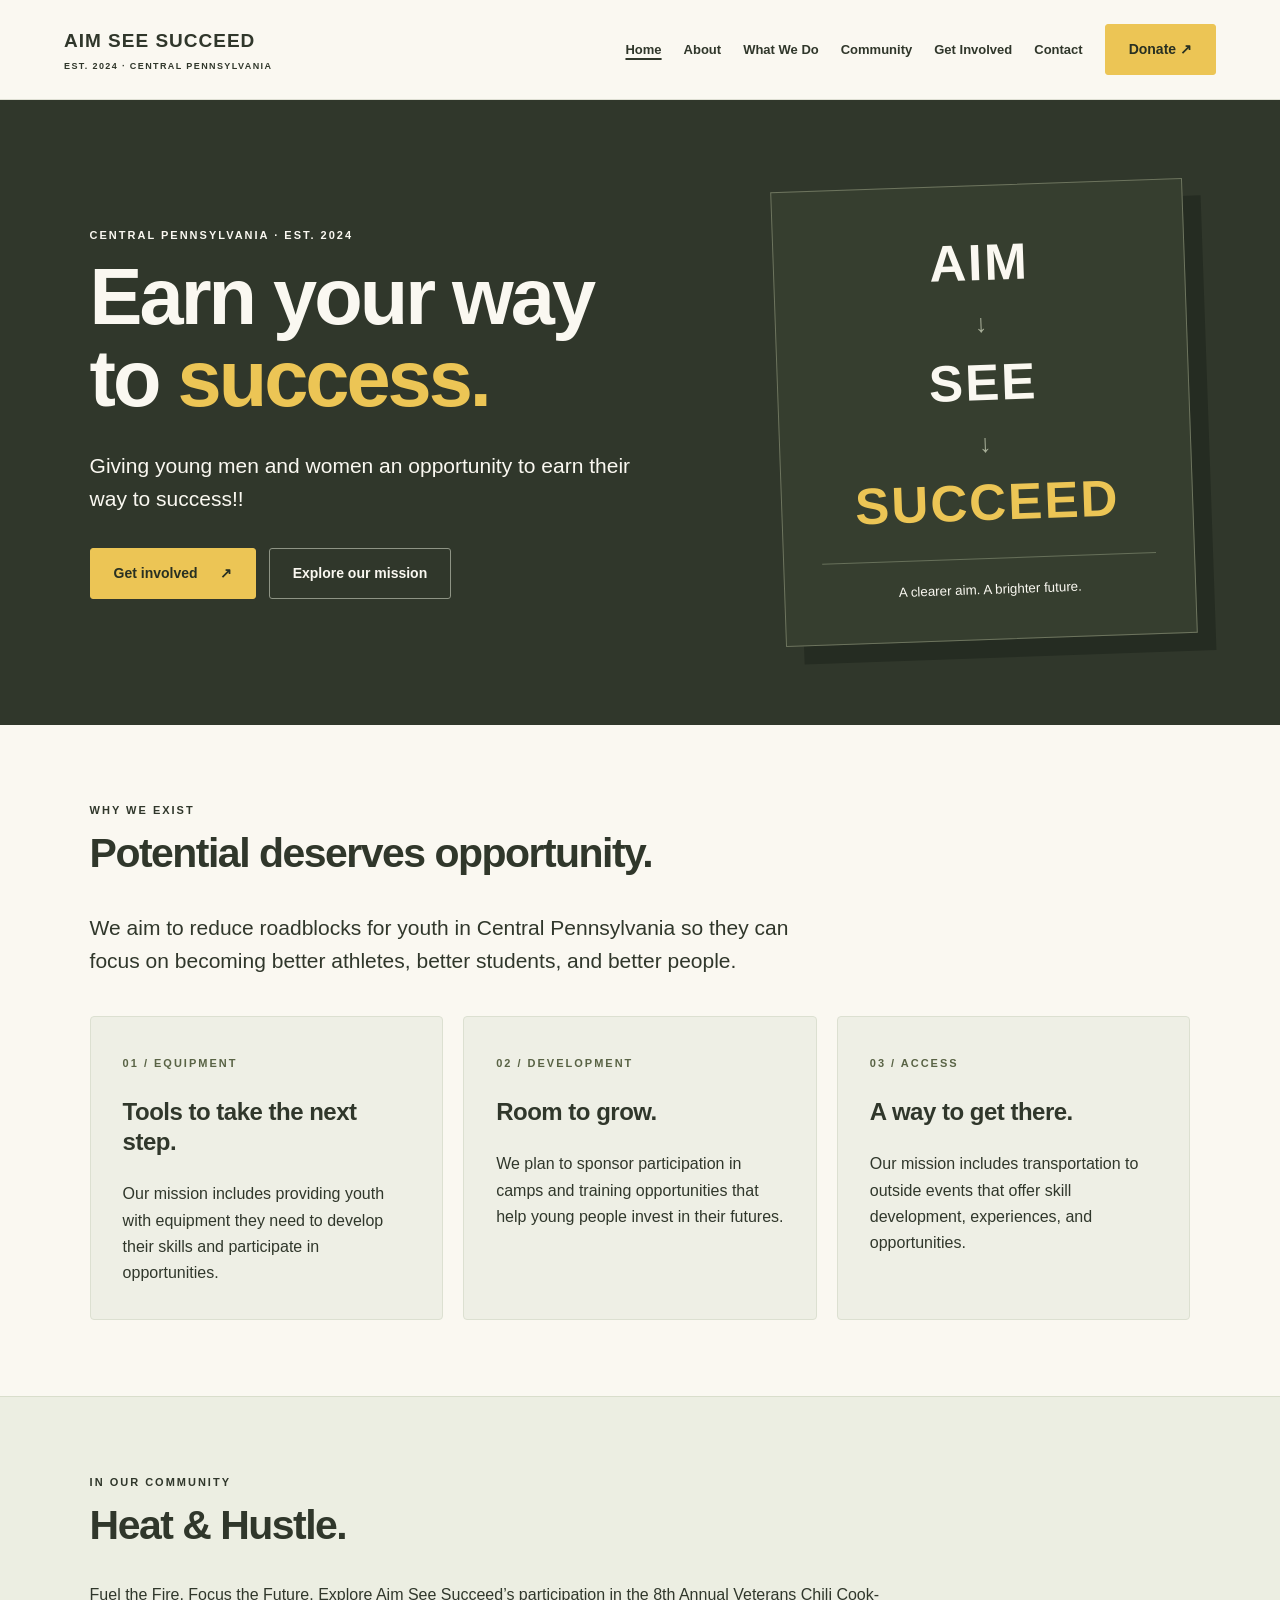
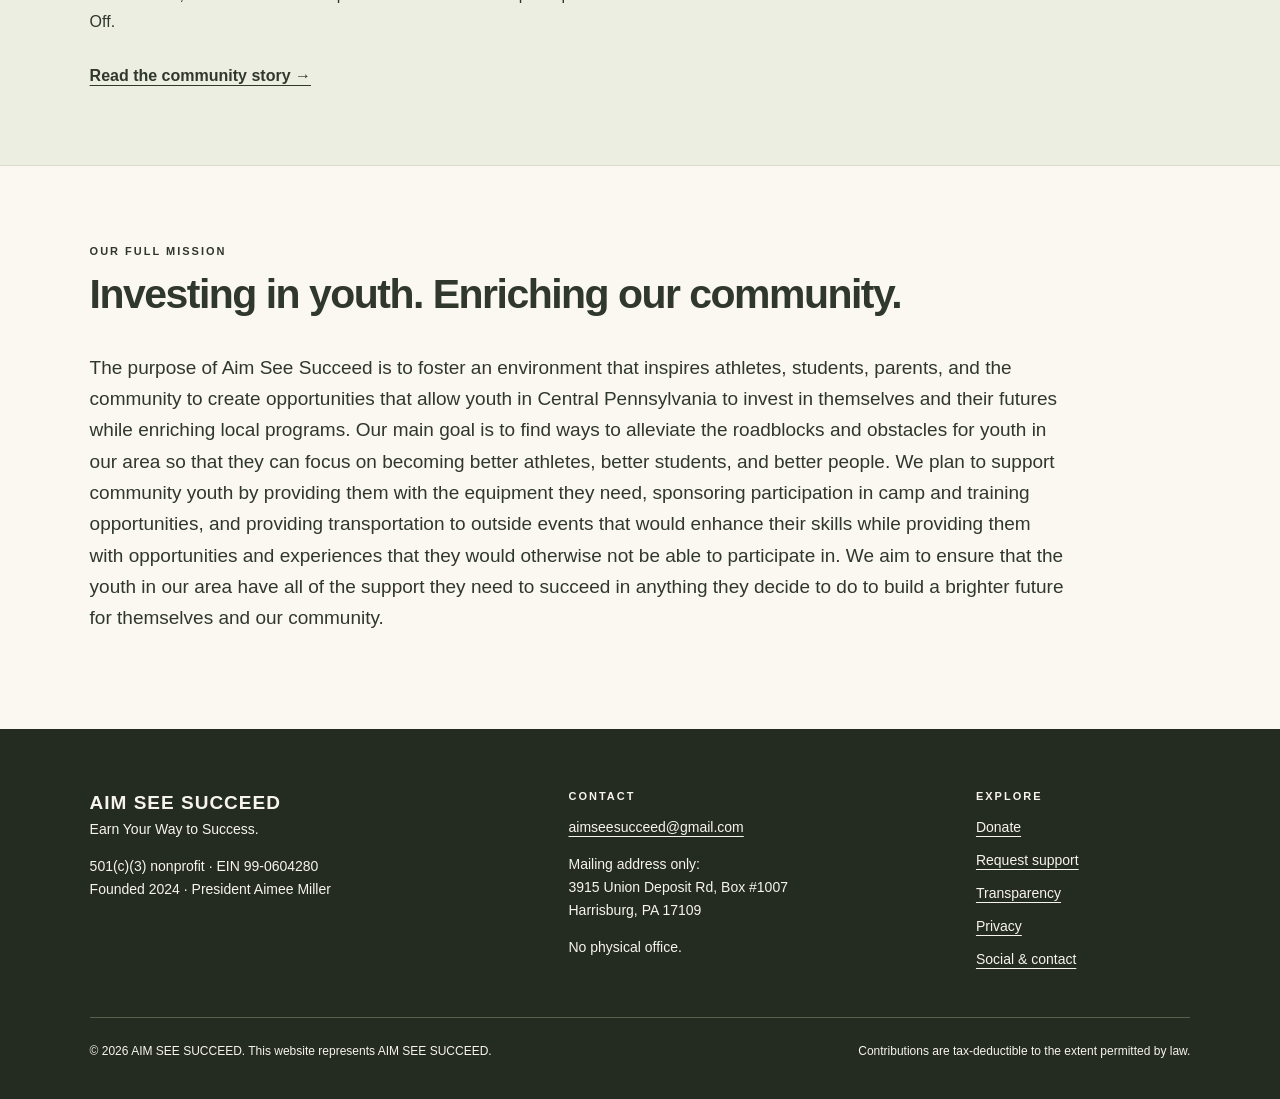
==== index.html @ ef0a0779 "Publish AIM SEE SUCCEED nonprofit website" ====
<!doctype html><html lang="en"><head><meta charset="utf-8"><meta name="viewport" content="width=device-width,initial-scale=1"><title>Home | AIM SEE SUCCEED</title><meta name="description" content="Opportunity begins with a clear aim. AIM SEE SUCCEED is a 501(c)(3) nonprofit supporting youth opportunity in Central Pennsylvania."><meta name="theme-color" content="#30372b"><link rel="stylesheet" href="styles.css"><script src="script.js" defer></script></head><body><a class="skip" href="#main">Skip to content</a><header><div class="header-inner"><a class="wordmark" href="index.html" aria-label="Aim See Succeed home">AIM SEE SUCCEED<small>EST. 2024 · CENTRAL PENNSYLVANIA</small></a><button class="menu-toggle" aria-expanded="false" aria-controls="navigation">Menu</button><nav id="navigation" aria-label="Main navigation"><a href="index.html" aria-current="page">Home</a><a href="about.html">About</a><a href="programs.html">What We Do</a><a href="community.html">Community</a><a href="get-involved.html">Get Involved</a><a href="contact.html">Contact</a><a class="button" href="donate.html">Donate ↗</a></nav></div></header><main id="main"><section class="hero"><div><p class="eyebrow">CENTRAL PENNSYLVANIA · EST. 2024</p><h1>Earn your way<br>to <em>success.</em></h1><p class="lead">Giving young men and women an opportunity to earn their way to success!!</p><div class="actions"><a class="button" href="get-involved.html">Get involved <span aria-hidden="true">↗</span></a><a class="button secondary" href="programs.html">Explore our mission</a></div></div><aside class="brand-panel" aria-label="Our brand concept"><p>AIM</p><span aria-hidden="true">↓</span><p>SEE</p><span aria-hidden="true">↓</span><p class="gold">SUCCEED</p><small>A clearer aim. A brighter future.</small></aside></section><section><p class="eyebrow">WHY WE EXIST</p><h2>Potential deserves opportunity.</h2><p class="lead">We aim to reduce roadblocks for youth in Central Pennsylvania so they can focus on becoming better athletes, better students, and better people.</p><div class="grid"><article class="card"><span class="number">01 / EQUIPMENT</span><h3>Tools to take the next step.</h3><p>Our mission includes providing youth with equipment they need to develop their skills and participate in opportunities.</p></article><article class="card"><span class="number">02 / DEVELOPMENT</span><h3>Room to grow.</h3><p>We plan to sponsor participation in camps and training opportunities that help young people invest in their futures.</p></article><article class="card"><span class="number">03 / ACCESS</span><h3>A way to get there.</h3><p>Our mission includes transportation to outside events that offer skill development, experiences, and opportunities.</p></article></div></section><section class="band"><p class="eyebrow">IN OUR COMMUNITY</p><h2>Heat &amp; Hustle.</h2><p>Fuel the Fire, Focus the Future. Explore Aim See Succeed’s participation in the 8th Annual Veterans Chili Cook-Off.</p><a class="text-link" href="community.html">Read the community story →</a></section><section><p class="eyebrow">OUR FULL MISSION</p><h2>Investing in youth. Enriching our community.</h2><p class="mission">The purpose of Aim See Succeed is to foster an environment that inspires athletes, students, parents, and the community to create opportunities that allow youth in Central Pennsylvania to invest in themselves and their futures while enriching local programs. Our main goal is to find ways to alleviate the roadblocks and obstacles for youth in our area so that they can focus on becoming better athletes, better students, and better people. We plan to support community youth by providing them with the equipment they need, sponsoring participation in camp and training opportunities, and providing transportation to outside events that would enhance their skills while providing them with opportunities and experiences that they would otherwise not be able to participate in. We aim to ensure that the youth in our area have all of the support they need to succeed in anything they decide to do to build a brighter future for themselves and our community.</p></section></main><footer><div class="footer-grid"><div><a class="wordmark" href="index.html">AIM SEE SUCCEED</a><p>Earn Your Way to Success.</p><p>501(c)(3) nonprofit · EIN 99-0604280<br>Founded 2024 · President Aimee Miller</p></div><div><p class="eyebrow">CONTACT</p><p><a href="mailto:aimseesucceed@gmail.com">aimseesucceed@gmail.com</a></p><p>Mailing address only:<br>3915 Union Deposit Rd, Box #1007<br>Harrisburg, PA 17109</p><p>No physical office.</p></div><div><p class="eyebrow">EXPLORE</p><a href="donate.html">Donate</a><a href="get-involved.html">Request support</a><a href="transparency.html">Transparency</a><a href="privacy.html">Privacy</a><a href="contact.html">Social & contact</a></div></div><div class="footer-bottom"><p>© 2026 AIM SEE SUCCEED. This website represents AIM SEE SUCCEED.</p><p>Contributions are tax-deductible to the extent permitted by law.</p></div></footer></body></html>
---- styles.css ----
*{box-sizing:border-box}html{scroll-behavior:smooth}body{margin:0;background:#faf8f1;color:#30372b;font-family:Arial,Helvetica,sans-serif;line-height:1.65}a{color:inherit;text-underline-offset:4px}a:hover{color:#766013}a:focus-visible,button:focus-visible{outline:3px solid #ad7f0a;outline-offset:5px}header{background:#faf8f1;border-bottom:1px solid #dedfd3}.header-inner{max-width:1320px;margin:auto;padding:24px 5%;display:flex;align-items:center;justify-content:space-between;gap:20px}.wordmark{font-size:19px;font-weight:900;letter-spacing:1px;text-decoration:none;white-space:nowrap}.wordmark small{display:block;font-size:9px;letter-spacing:1.4px;margin-top:3px}nav{display:flex;align-items:center;gap:22px;font-size:13px;font-weight:700}nav a{text-decoration:none}nav a[aria-current]{text-decoration:underline;text-decoration-thickness:2px}.button{display:inline-flex;align-items:center;justify-content:center;gap:22px;background:#ecc555;color:#283022;padding:13px 23px;border:1px solid #ecc555;border-radius:3px;text-decoration:none;font-size:14px;font-weight:700}.button:hover{background:#f5d878;color:#283022}.secondary{background:transparent;border-color:#8e9485;color:inherit}.menu-toggle{display:none;background:transparent;border:1px solid #30372b;padding:10px 16px;font:inherit}main>section{max-width:1320px;margin:auto;padding:76px 7%}h1,h2,h3,p{margin-top:0}h1{font-size:clamp(44px,6vw,84px);line-height:1.04;letter-spacing:-3px;max-width:950px;margin-bottom:28px}h2{font-size:clamp(30px,3.2vw,46px);line-height:1.13;letter-spacing:-1.5px;max-width:850px}h3{font-size:24px;line-height:1.25;letter-spacing:-.5px}p{max-width:800px}em{font-style:normal;color:#ecc555}.eyebrow,.number{font-size:11px;font-weight:700;letter-spacing:2px}.lead{font-size:21px;line-height:1.6;max-width:730px}.hero{max-width:none;background:#30372b;color:#faf8f1;display:grid;grid-template-columns:1.5fr 1fr;gap:70px;padding:85px max(7%,calc((100% - 1135px)/2));align-items:center}.hero h1{font-size:clamp(52px,6.2vw,92px)}.hero .lead{max-width:570px}.actions{display:flex;flex-wrap:wrap;gap:13px;margin-top:32px}.brand-panel{border:1px solid #6d745e;background:#363e2f;padding:38px;text-align:center;transform:rotate(-2deg);box-shadow:18px 18px 0 #252c22}.brand-panel p{font-size:clamp(34px,4vw,60px);font-weight:900;line-height:1.15;letter-spacing:2px;margin:10px 0}.brand-panel span{color:#a7ae98;font-size:25px}.brand-panel small{display:block;border-top:1px solid #67705a;padding-top:20px;margin-top:25px}.gold{color:#ecc555}.grid{display:grid;grid-template-columns:repeat(3,minmax(0,1fr));gap:20px;margin-top:38px}.two{grid-template-columns:repeat(2,minmax(0,1fr))}.card{background:#eeefe5;border:1px solid #dce0d1;border-radius:4px;padding:32px}.card h3{margin-top:22px}.card p:last-child{margin-bottom:0}.number{color:#596345}.band{background:#eceee2;border-top:1px solid #d9decc;border-bottom:1px solid #d9decc}.text-link{font-weight:700;display:inline-block;margin-top:12px}.mission{font-size:19px;max-width:980px}.page-intro{padding-top:70px;padding-bottom:55px;border-bottom:1px solid #d9decc}.page-intro h1{font-size:clamp(43px,5vw,68px)}.note{font-size:14px;margin-top:25px;color:#56604d}.award{margin-top:34px;padding:28px 32px;border-left:5px solid #c39b30;background:#eeefe5}.award h3{font-size:32px;margin:8px 0}address{font-style:normal;font-size:19px}dl{display:grid;grid-template-columns:180px 1fr;gap:16px;max-width:850px}dt{font-weight:700}dd{margin:0}.social{display:flex;flex-wrap:wrap;gap:30px;font-weight:700}footer{background:#242b21;color:#f7f5eb;padding:58px 7% 25px}.footer-grid{max-width:1135px;margin:auto;display:grid;grid-template-columns:1.2fr 1fr .6fr;gap:50px;font-size:14px}.footer-grid>div:last-child a{display:block;margin:10px 0}.footer-bottom{max-width:1135px;margin:36px auto 0;border-top:1px solid #56604d;padding-top:24px;font-size:12px;display:flex;justify-content:space-between;gap:30px}footer a:hover{color:#ecc555}.skip{position:absolute;top:-100px;left:10px;background:#ecc555;padding:12px;z-index:100}.skip:focus{top:10px}@media(max-width:1100px){.header-inner{flex-wrap:wrap}nav{gap:18px;width:100%;justify-content:space-between}.hero{gap:35px}.card{padding:24px}}@media(max-width:700px){.header-inner{padding:20px 6%}.wordmark{font-size:16px}.wordmark small{font-size:8px}.menu-toggle{display:block}nav{display:none;flex-direction:column;align-items:stretch;gap:0}nav.open{display:flex}nav a{padding:12px 4px}nav .button{margin-top:10px}.hero{grid-template-columns:1fr;padding:54px 7%;gap:42px}.hero h1{letter-spacing:-2px}.brand-panel{max-width:420px;transform:none;box-shadow:10px 10px 0 #252c22}.brand-panel p{font-size:40px}.grid,.two,.footer-grid{grid-template-columns:1fr}.grid{margin-top:28px}main>section{padding:50px 7%}.lead{font-size:19px}.mission{font-size:17px}.footer-grid{gap:26px}.footer-bottom{display:block}dl{grid-template-columns:1fr;gap:6px}dd{margin-bottom:18px}.page-intro h1{letter-spacing:-1.5px}.actions .button{width:100%}}@media(prefers-reduced-motion:reduce){html{scroll-behavior:auto}}
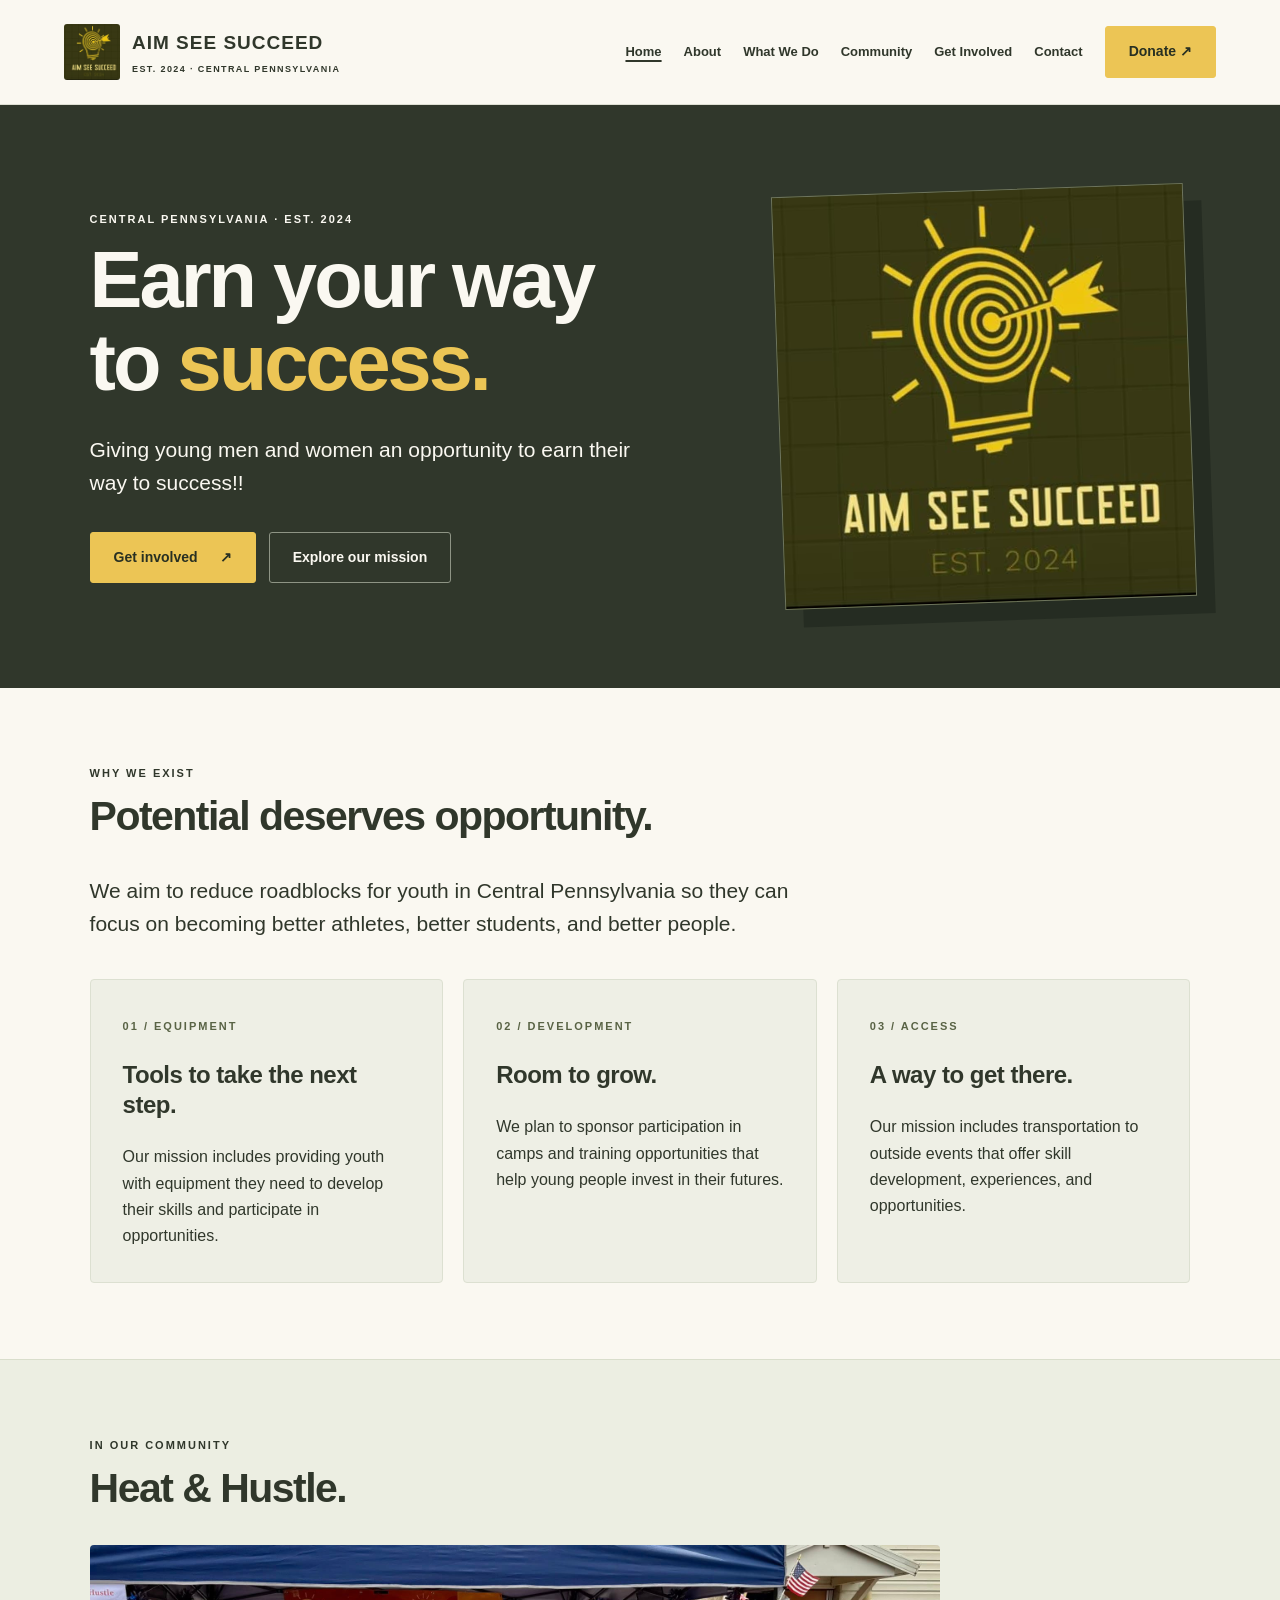
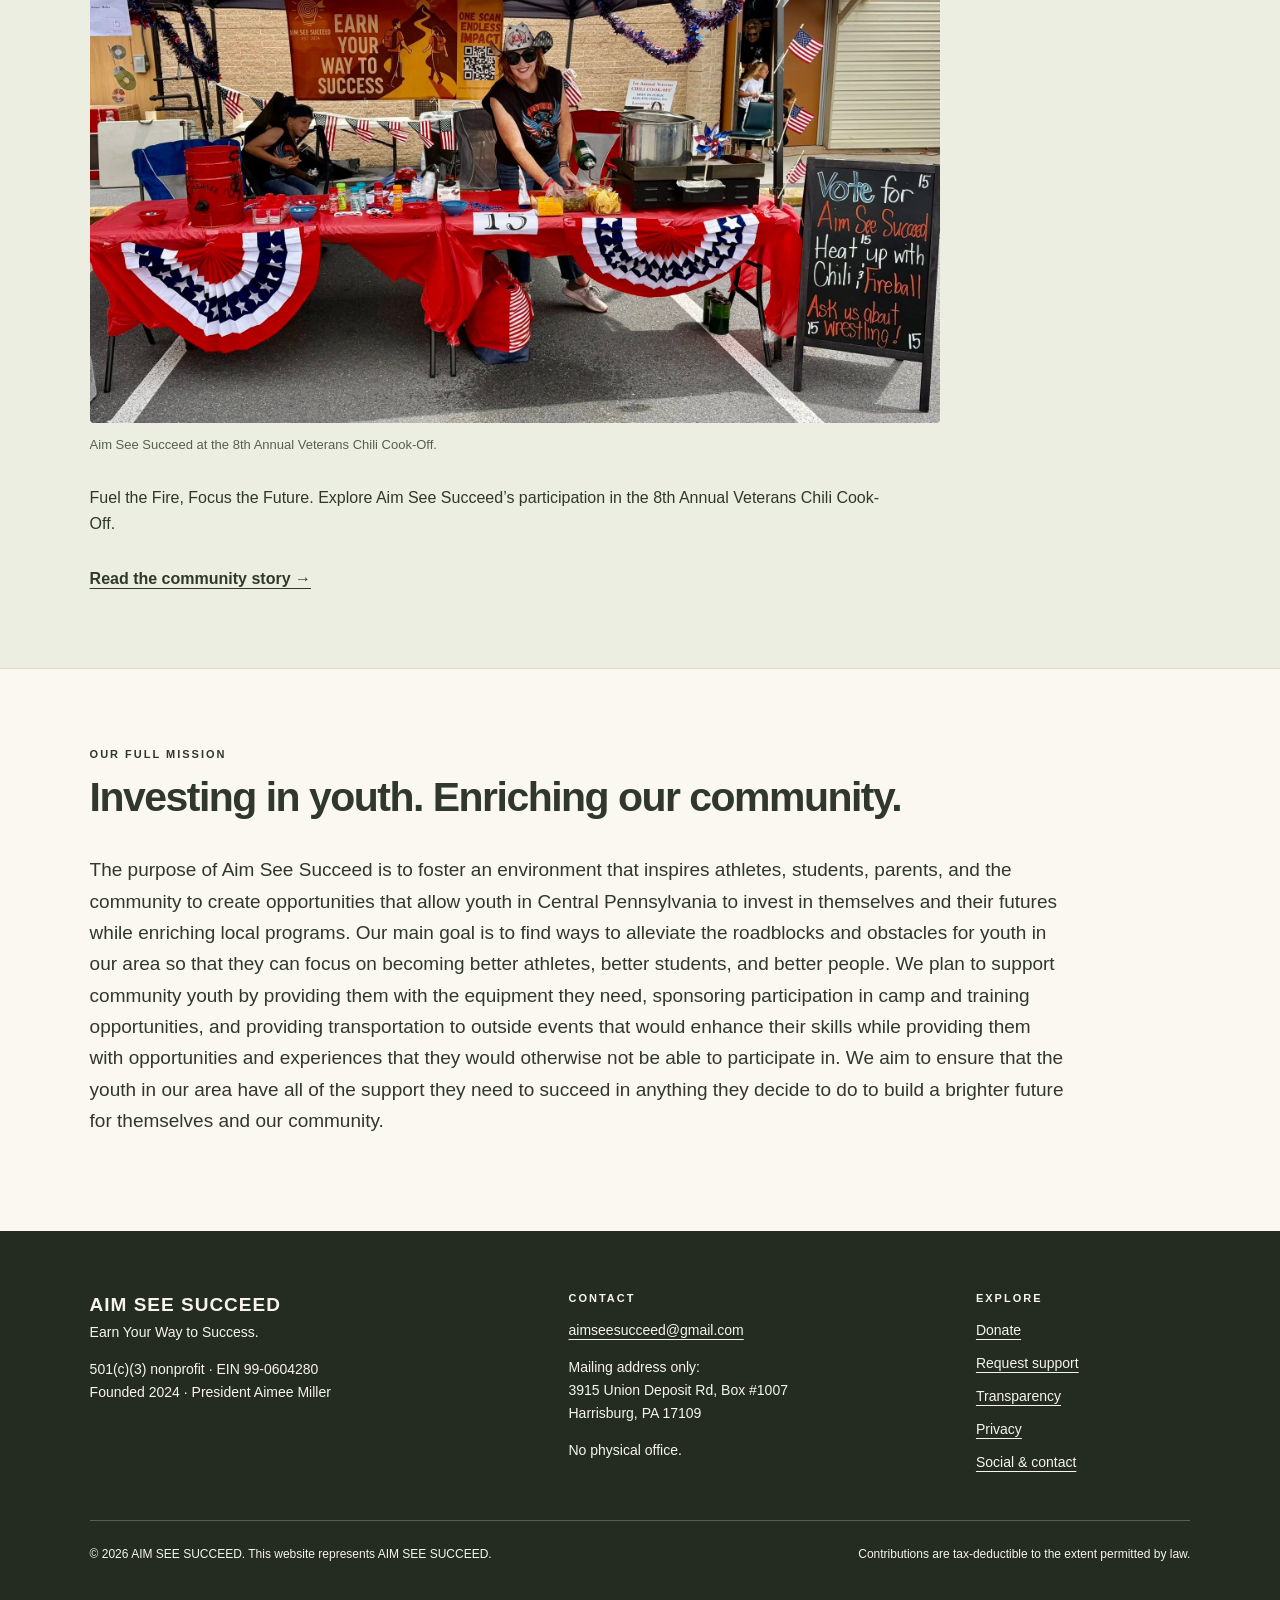
==== commit 7e57ad89: "Add original AIM SEE SUCCEED logo and Veterans Chili Cook-Off photos" ====
--- a/index.html
+++ b/index.html
@@ -1 +1 @@
-<!doctype html><html lang="en"><head><meta charset="utf-8"><meta name="viewport" content="width=device-width,initial-scale=1"><title>Home | AIM SEE SUCCEED</title><meta name="description" content="Opportunity begins with a clear aim. AIM SEE SUCCEED is a 501(c)(3) nonprofit supporting youth opportunity in Central Pennsylvania."><meta name="theme-color" content="#30372b"><link rel="stylesheet" href="styles.css"><script src="script.js" defer></script></head><body><a class="skip" href="#main">Skip to content</a><header><div class="header-inner"><a class="wordmark" href="index.html" aria-label="Aim See Succeed home">AIM SEE SUCCEED<small>EST. 2024 · CENTRAL PENNSYLVANIA</small></a><button class="menu-toggle" aria-expanded="false" aria-controls="navigation">Menu</button><nav id="navigation" aria-label="Main navigation"><a href="index.html" aria-current="page">Home</a><a href="about.html">About</a><a href="programs.html">What We Do</a><a href="community.html">Community</a><a href="get-involved.html">Get Involved</a><a href="contact.html">Contact</a><a class="button" href="donate.html">Donate ↗</a></nav></div></header><main id="main"><section class="hero"><div><p class="eyebrow">CENTRAL PENNSYLVANIA · EST. 2024</p><h1>Earn your way<br>to <em>success.</em></h1><p class="lead">Giving young men and women an opportunity to earn their way to success!!</p><div class="actions"><a class="button" href="get-involved.html">Get involved <span aria-hidden="true">↗</span></a><a class="button secondary" href="programs.html">Explore our mission</a></div></div><aside class="brand-panel" aria-label="Our brand concept"><p>AIM</p><span aria-hidden="true">↓</span><p>SEE</p><span aria-hidden="true">↓</span><p class="gold">SUCCEED</p><small>A clearer aim. A brighter future.</small></aside></section><section><p class="eyebrow">WHY WE EXIST</p><h2>Potential deserves opportunity.</h2><p class="lead">We aim to reduce roadblocks for youth in Central Pennsylvania so they can focus on becoming better athletes, better students, and better people.</p><div class="grid"><article class="card"><span class="number">01 / EQUIPMENT</span><h3>Tools to take the next step.</h3><p>Our mission includes providing youth with equipment they need to develop their skills and participate in opportunities.</p></article><article class="card"><span class="number">02 / DEVELOPMENT</span><h3>Room to grow.</h3><p>We plan to sponsor participation in camps and training opportunities that help young people invest in their futures.</p></article><article class="card"><span class="number">03 / ACCESS</span><h3>A way to get there.</h3><p>Our mission includes transportation to outside events that offer skill development, experiences, and opportunities.</p></article></div></section><section class="band"><p class="eyebrow">IN OUR COMMUNITY</p><h2>Heat &amp; Hustle.</h2><p>Fuel the Fire, Focus the Future. Explore Aim See Succeed’s participation in the 8th Annual Veterans Chili Cook-Off.</p><a class="text-link" href="community.html">Read the community story →</a></section><section><p class="eyebrow">OUR FULL MISSION</p><h2>Investing in youth. Enriching our community.</h2><p class="mission">The purpose of Aim See Succeed is to foster an environment that inspires athletes, students, parents, and the community to create opportunities that allow youth in Central Pennsylvania to invest in themselves and their futures while enriching local programs. Our main goal is to find ways to alleviate the roadblocks and obstacles for youth in our area so that they can focus on becoming better athletes, better students, and better people. We plan to support community youth by providing them with the equipment they need, sponsoring participation in camp and training opportunities, and providing transportation to outside events that would enhance their skills while providing them with opportunities and experiences that they would otherwise not be able to participate in. We aim to ensure that the youth in our area have all of the support they need to succeed in anything they decide to do to build a brighter future for themselves and our community.</p></section></main><footer><div class="footer-grid"><div><a class="wordmark" href="index.html">AIM SEE SUCCEED</a><p>Earn Your Way to Success.</p><p>501(c)(3) nonprofit · EIN 99-0604280<br>Founded 2024 · President Aimee Miller</p></div><div><p class="eyebrow">CONTACT</p><p><a href="mailto:aimseesucceed@gmail.com">aimseesucceed@gmail.com</a></p><p>Mailing address only:<br>3915 Union Deposit Rd, Box #1007<br>Harrisburg, PA 17109</p><p>No physical office.</p></div><div><p class="eyebrow">EXPLORE</p><a href="donate.html">Donate</a><a href="get-involved.html">Request support</a><a href="transparency.html">Transparency</a><a href="privacy.html">Privacy</a><a href="contact.html">Social & contact</a></div></div><div class="footer-bottom"><p>© 2026 AIM SEE SUCCEED. This website represents AIM SEE SUCCEED.</p><p>Contributions are tax-deductible to the extent permitted by law.</p></div></footer></body></html>+<!doctype html><html lang="en"><head><meta charset="utf-8"><meta name="viewport" content="width=device-width,initial-scale=1"><title>Home | AIM SEE SUCCEED</title><meta name="description" content="Opportunity begins with a clear aim. AIM SEE SUCCEED is a 501(c)(3) nonprofit supporting youth opportunity in Central Pennsylvania."><meta name="theme-color" content="#30372b"><link rel="icon" href="logo.png" type="image/png"><link rel="stylesheet" href="styles.css"><script src="script.js" defer></script></head><body><a class="skip" href="#main">Skip to content</a><header><div class="header-inner"><a class="wordmark" href="index.html" aria-label="Aim See Succeed home"><img class="header-logo" src="logo.png" width="479" height="479" alt=""><span>AIM SEE SUCCEED<small>EST. 2024 · CENTRAL PENNSYLVANIA</small></span></a><button class="menu-toggle" aria-expanded="false" aria-controls="navigation">Menu</button><nav id="navigation" aria-label="Main navigation"><a href="index.html" aria-current="page">Home</a><a href="about.html">About</a><a href="programs.html">What We Do</a><a href="community.html">Community</a><a href="get-involved.html">Get Involved</a><a href="contact.html">Contact</a><a class="button" href="donate.html">Donate ↗</a></nav></div></header><main id="main"><section class="hero"><div><p class="eyebrow">CENTRAL PENNSYLVANIA · EST. 2024</p><h1>Earn your way<br>to <em>success.</em></h1><p class="lead">Giving young men and women an opportunity to earn their way to success!!</p><div class="actions"><a class="button" href="get-involved.html">Get involved <span aria-hidden="true">↗</span></a><a class="button secondary" href="programs.html">Explore our mission</a></div></div><aside class="brand-panel logo-panel"><img src="logo.png" width="479" height="479" alt="Aim See Succeed: gold target and arrow inside a lightbulb, established 2024"></aside></section><section><p class="eyebrow">WHY WE EXIST</p><h2>Potential deserves opportunity.</h2><p class="lead">We aim to reduce roadblocks for youth in Central Pennsylvania so they can focus on becoming better athletes, better students, and better people.</p><div class="grid"><article class="card"><span class="number">01 / EQUIPMENT</span><h3>Tools to take the next step.</h3><p>Our mission includes providing youth with equipment they need to develop their skills and participate in opportunities.</p></article><article class="card"><span class="number">02 / DEVELOPMENT</span><h3>Room to grow.</h3><p>We plan to sponsor participation in camps and training opportunities that help young people invest in their futures.</p></article><article class="card"><span class="number">03 / ACCESS</span><h3>A way to get there.</h3><p>Our mission includes transportation to outside events that offer skill development, experiences, and opportunities.</p></article></div></section><section class="band"><p class="eyebrow">IN OUR COMMUNITY</p><h2>Heat &amp; Hustle.</h2><figure class="feature-photo"><img src="cookoff-booth.jpg" width="2048" height="1152" loading="lazy" alt="Aim See Succeed’s decorated Chili Cook-Off booth with the Earn Your Way to Success banner"><figcaption>Aim See Succeed at the 8th Annual Veterans Chili Cook-Off.</figcaption></figure><p>Fuel the Fire, Focus the Future. Explore Aim See Succeed’s participation in the 8th Annual Veterans Chili Cook-Off.</p><a class="text-link" href="community.html">Read the community story →</a></section><section><p class="eyebrow">OUR FULL MISSION</p><h2>Investing in youth. Enriching our community.</h2><p class="mission">The purpose of Aim See Succeed is to foster an environment that inspires athletes, students, parents, and the community to create opportunities that allow youth in Central Pennsylvania to invest in themselves and their futures while enriching local programs. Our main goal is to find ways to alleviate the roadblocks and obstacles for youth in our area so that they can focus on becoming better athletes, better students, and better people. We plan to support community youth by providing them with the equipment they need, sponsoring participation in camp and training opportunities, and providing transportation to outside events that would enhance their skills while providing them with opportunities and experiences that they would otherwise not be able to participate in. We aim to ensure that the youth in our area have all of the support they need to succeed in anything they decide to do to build a brighter future for themselves and our community.</p></section></main><footer><div class="footer-grid"><div><a class="wordmark" href="index.html">AIM SEE SUCCEED</a><p>Earn Your Way to Success.</p><p>501(c)(3) nonprofit · EIN 99-0604280<br>Founded 2024 · President Aimee Miller</p></div><div><p class="eyebrow">CONTACT</p><p><a href="mailto:aimseesucceed@gmail.com">aimseesucceed@gmail.com</a></p><p>Mailing address only:<br>3915 Union Deposit Rd, Box #1007<br>Harrisburg, PA 17109</p><p>No physical office.</p></div><div><p class="eyebrow">EXPLORE</p><a href="donate.html">Donate</a><a href="get-involved.html">Request support</a><a href="transparency.html">Transparency</a><a href="privacy.html">Privacy</a><a href="contact.html">Social & contact</a></div></div><div class="footer-bottom"><p>© 2026 AIM SEE SUCCEED. This website represents AIM SEE SUCCEED.</p><p>Contributions are tax-deductible to the extent permitted by law.</p></div></footer></body></html>
--- a/styles.css
+++ b/styles.css
@@ -1 +1,2 @@
-*{box-sizing:border-box}html{scroll-behavior:smooth}body{margin:0;background:#faf8f1;color:#30372b;font-family:Arial,Helvetica,sans-serif;line-height:1.65}a{color:inherit;text-underline-offset:4px}a:hover{color:#766013}a:focus-visible,button:focus-visible{outline:3px solid #ad7f0a;outline-offset:5px}header{background:#faf8f1;border-bottom:1px solid #dedfd3}.header-inner{max-width:1320px;margin:auto;padding:24px 5%;display:flex;align-items:center;justify-content:space-between;gap:20px}.wordmark{font-size:19px;font-weight:900;letter-spacing:1px;text-decoration:none;white-space:nowrap}.wordmark small{display:block;font-size:9px;letter-spacing:1.4px;margin-top:3px}nav{display:flex;align-items:center;gap:22px;font-size:13px;font-weight:700}nav a{text-decoration:none}nav a[aria-current]{text-decoration:underline;text-decoration-thickness:2px}.button{display:inline-flex;align-items:center;justify-content:center;gap:22px;background:#ecc555;color:#283022;padding:13px 23px;border:1px solid #ecc555;border-radius:3px;text-decoration:none;font-size:14px;font-weight:700}.button:hover{background:#f5d878;color:#283022}.secondary{background:transparent;border-color:#8e9485;color:inherit}.menu-toggle{display:none;background:transparent;border:1px solid #30372b;padding:10px 16px;font:inherit}main>section{max-width:1320px;margin:auto;padding:76px 7%}h1,h2,h3,p{margin-top:0}h1{font-size:clamp(44px,6vw,84px);line-height:1.04;letter-spacing:-3px;max-width:950px;margin-bottom:28px}h2{font-size:clamp(30px,3.2vw,46px);line-height:1.13;letter-spacing:-1.5px;max-width:850px}h3{font-size:24px;line-height:1.25;letter-spacing:-.5px}p{max-width:800px}em{font-style:normal;color:#ecc555}.eyebrow,.number{font-size:11px;font-weight:700;letter-spacing:2px}.lead{font-size:21px;line-height:1.6;max-width:730px}.hero{max-width:none;background:#30372b;color:#faf8f1;display:grid;grid-template-columns:1.5fr 1fr;gap:70px;padding:85px max(7%,calc((100% - 1135px)/2));align-items:center}.hero h1{font-size:clamp(52px,6.2vw,92px)}.hero .lead{max-width:570px}.actions{display:flex;flex-wrap:wrap;gap:13px;margin-top:32px}.brand-panel{border:1px solid #6d745e;background:#363e2f;padding:38px;text-align:center;transform:rotate(-2deg);box-shadow:18px 18px 0 #252c22}.brand-panel p{font-size:clamp(34px,4vw,60px);font-weight:900;line-height:1.15;letter-spacing:2px;margin:10px 0}.brand-panel span{color:#a7ae98;font-size:25px}.brand-panel small{display:block;border-top:1px solid #67705a;padding-top:20px;margin-top:25px}.gold{color:#ecc555}.grid{display:grid;grid-template-columns:repeat(3,minmax(0,1fr));gap:20px;margin-top:38px}.two{grid-template-columns:repeat(2,minmax(0,1fr))}.card{background:#eeefe5;border:1px solid #dce0d1;border-radius:4px;padding:32px}.card h3{margin-top:22px}.card p:last-child{margin-bottom:0}.number{color:#596345}.band{background:#eceee2;border-top:1px solid #d9decc;border-bottom:1px solid #d9decc}.text-link{font-weight:700;display:inline-block;margin-top:12px}.mission{font-size:19px;max-width:980px}.page-intro{padding-top:70px;padding-bottom:55px;border-bottom:1px solid #d9decc}.page-intro h1{font-size:clamp(43px,5vw,68px)}.note{font-size:14px;margin-top:25px;color:#56604d}.award{margin-top:34px;padding:28px 32px;border-left:5px solid #c39b30;background:#eeefe5}.award h3{font-size:32px;margin:8px 0}address{font-style:normal;font-size:19px}dl{display:grid;grid-template-columns:180px 1fr;gap:16px;max-width:850px}dt{font-weight:700}dd{margin:0}.social{display:flex;flex-wrap:wrap;gap:30px;font-weight:700}footer{background:#242b21;color:#f7f5eb;padding:58px 7% 25px}.footer-grid{max-width:1135px;margin:auto;display:grid;grid-template-columns:1.2fr 1fr .6fr;gap:50px;font-size:14px}.footer-grid>div:last-child a{display:block;margin:10px 0}.footer-bottom{max-width:1135px;margin:36px auto 0;border-top:1px solid #56604d;padding-top:24px;font-size:12px;display:flex;justify-content:space-between;gap:30px}footer a:hover{color:#ecc555}.skip{position:absolute;top:-100px;left:10px;background:#ecc555;padding:12px;z-index:100}.skip:focus{top:10px}@media(max-width:1100px){.header-inner{flex-wrap:wrap}nav{gap:18px;width:100%;justify-content:space-between}.hero{gap:35px}.card{padding:24px}}@media(max-width:700px){.header-inner{padding:20px 6%}.wordmark{font-size:16px}.wordmark small{font-size:8px}.menu-toggle{display:block}nav{display:none;flex-direction:column;align-items:stretch;gap:0}nav.open{display:flex}nav a{padding:12px 4px}nav .button{margin-top:10px}.hero{grid-template-columns:1fr;padding:54px 7%;gap:42px}.hero h1{letter-spacing:-2px}.brand-panel{max-width:420px;transform:none;box-shadow:10px 10px 0 #252c22}.brand-panel p{font-size:40px}.grid,.two,.footer-grid{grid-template-columns:1fr}.grid{margin-top:28px}main>section{padding:50px 7%}.lead{font-size:19px}.mission{font-size:17px}.footer-grid{gap:26px}.footer-bottom{display:block}dl{grid-template-columns:1fr;gap:6px}dd{margin-bottom:18px}.page-intro h1{letter-spacing:-1.5px}.actions .button{width:100%}}@media(prefers-reduced-motion:reduce){html{scroll-behavior:auto}}+*{box-sizing:border-box}html{scroll-behavior:smooth}body{margin:0;background:#faf8f1;color:#30372b;font-family:Arial,Helvetica,sans-serif;line-height:1.65}a{color:inherit;text-underline-offset:4px}a:hover{color:#766013}a:focus-visible,button:focus-visible{outline:3px solid #ad7f0a;outline-offset:5px}header{background:#faf8f1;border-bottom:1px solid #dedfd3}.header-inner{max-width:1320px;margin:auto;padding:24px 5%;display:flex;align-items:center;justify-content:space-between;gap:20px}.wordmark{font-size:19px;font-weight:900;letter-spacing:1px;text-decoration:none;white-space:nowrap}.wordmark small{display:block;font-size:9px;letter-spacing:1.4px;margin-top:3px}nav{display:flex;align-items:center;gap:22px;font-size:13px;font-weight:700}nav a{text-decoration:none}nav a[aria-current]{text-decoration:underline;text-decoration-thickness:2px}.button{display:inline-flex;align-items:center;justify-content:center;gap:22px;background:#ecc555;color:#283022;padding:13px 23px;border:1px solid #ecc555;border-radius:3px;text-decoration:none;font-size:14px;font-weight:700}.button:hover{background:#f5d878;color:#283022}.secondary{background:transparent;border-color:#8e9485;color:inherit}.menu-toggle{display:none;background:transparent;border:1px solid #30372b;padding:10px 16px;font:inherit}main>section{max-width:1320px;margin:auto;padding:76px 7%}h1,h2,h3,p{margin-top:0}h1{font-size:clamp(44px,6vw,84px);line-height:1.04;letter-spacing:-3px;max-width:950px;margin-bottom:28px}h2{font-size:clamp(30px,3.2vw,46px);line-height:1.13;letter-spacing:-1.5px;max-width:850px}h3{font-size:24px;line-height:1.25;letter-spacing:-.5px}p{max-width:800px}em{font-style:normal;color:#ecc555}.eyebrow,.number{font-size:11px;font-weight:700;letter-spacing:2px}.lead{font-size:21px;line-height:1.6;max-width:730px}.hero{max-width:none;background:#30372b;color:#faf8f1;display:grid;grid-template-columns:1.5fr 1fr;gap:70px;padding:85px max(7%,calc((100% - 1135px)/2));align-items:center}.hero h1{font-size:clamp(52px,6.2vw,92px)}.hero .lead{max-width:570px}.actions{display:flex;flex-wrap:wrap;gap:13px;margin-top:32px}.brand-panel{border:1px solid #6d745e;background:#363e2f;padding:38px;text-align:center;transform:rotate(-2deg);box-shadow:18px 18px 0 #252c22}.brand-panel p{font-size:clamp(34px,4vw,60px);font-weight:900;line-height:1.15;letter-spacing:2px;margin:10px 0}.brand-panel span{color:#a7ae98;font-size:25px}.brand-panel small{display:block;border-top:1px solid #67705a;padding-top:20px;margin-top:25px}.gold{color:#ecc555}.grid{display:grid;grid-template-columns:repeat(3,minmax(0,1fr));gap:20px;margin-top:38px}.two{grid-template-columns:repeat(2,minmax(0,1fr))}.card{background:#eeefe5;border:1px solid #dce0d1;border-radius:4px;padding:32px}.card h3{margin-top:22px}.card p:last-child{margin-bottom:0}.number{color:#596345}.band{background:#eceee2;border-top:1px solid #d9decc;border-bottom:1px solid #d9decc}.text-link{font-weight:700;display:inline-block;margin-top:12px}.mission{font-size:19px;max-width:980px}.page-intro{padding-top:70px;padding-bottom:55px;border-bottom:1px solid #d9decc}.page-intro h1{font-size:clamp(43px,5vw,68px)}.note{font-size:14px;margin-top:25px;color:#56604d}.award{margin-top:34px;padding:28px 32px;border-left:5px solid #c39b30;background:#eeefe5}.award h3{font-size:32px;margin:8px 0}address{font-style:normal;font-size:19px}dl{display:grid;grid-template-columns:180px 1fr;gap:16px;max-width:850px}dt{font-weight:700}dd{margin:0}.social{display:flex;flex-wrap:wrap;gap:30px;font-weight:700}footer{background:#242b21;color:#f7f5eb;padding:58px 7% 25px}.footer-grid{max-width:1135px;margin:auto;display:grid;grid-template-columns:1.2fr 1fr .6fr;gap:50px;font-size:14px}.footer-grid>div:last-child a{display:block;margin:10px 0}.footer-bottom{max-width:1135px;margin:36px auto 0;border-top:1px solid #56604d;padding-top:24px;font-size:12px;display:flex;justify-content:space-between;gap:30px}footer a:hover{color:#ecc555}.skip{position:absolute;top:-100px;left:10px;background:#ecc555;padding:12px;z-index:100}.skip:focus{top:10px}@media(max-width:1100px){.header-inner{flex-wrap:wrap}nav{gap:18px;width:100%;justify-content:space-between}.hero{gap:35px}.card{padding:24px}}@media(max-width:700px){.header-inner{padding:20px 6%}.wordmark{font-size:16px}.wordmark small{font-size:8px}.menu-toggle{display:block}nav{display:none;flex-direction:column;align-items:stretch;gap:0}nav.open{display:flex}nav a{padding:12px 4px}nav .button{margin-top:10px}.hero{grid-template-columns:1fr;padding:54px 7%;gap:42px}.hero h1{letter-spacing:-2px}.brand-panel{max-width:420px;transform:none;box-shadow:10px 10px 0 #252c22}.brand-panel p{font-size:40px}.grid,.two,.footer-grid{grid-template-columns:1fr}.grid{margin-top:28px}main>section{padding:50px 7%}.lead{font-size:19px}.mission{font-size:17px}.footer-grid{gap:26px}.footer-bottom{display:block}dl{grid-template-columns:1fr;gap:6px}dd{margin-bottom:18px}.page-intro h1{letter-spacing:-1.5px}.actions .button{width:100%}}@media(prefers-reduced-motion:reduce){html{scroll-behavior:auto}}
+.header-inner>.wordmark{display:flex;align-items:center;gap:12px}.header-logo{width:56px;height:56px;object-fit:contain;border-radius:3px}.logo-panel{padding:0;overflow:hidden;background:#363b16}.logo-panel img{display:block;width:100%;height:auto}figure{margin:0}figure img{display:block;width:100%;height:auto;border-radius:4px}figcaption{font-size:13px;line-height:1.5;margin-top:12px;color:#56604d}.feature-photo{margin:30px 0;max-width:850px}.event-main{margin-top:38px}.photo-gallery{display:grid;grid-template-columns:1fr 1fr;align-items:start;gap:28px;margin-top:32px}.photo-gallery>div{display:grid;gap:28px}@media(max-width:700px){.header-logo{width:44px;height:44px}.header-inner>.wordmark{gap:9px}.header-inner>.wordmark span{font-size:14px}.header-inner>.wordmark small{font-size:7px;letter-spacing:1px}.photo-gallery{grid-template-columns:1fr}.logo-panel{padding:0}.logo-panel img{max-width:420px}.header-inner{gap:12px}.menu-toggle{padding:9px 12px}}
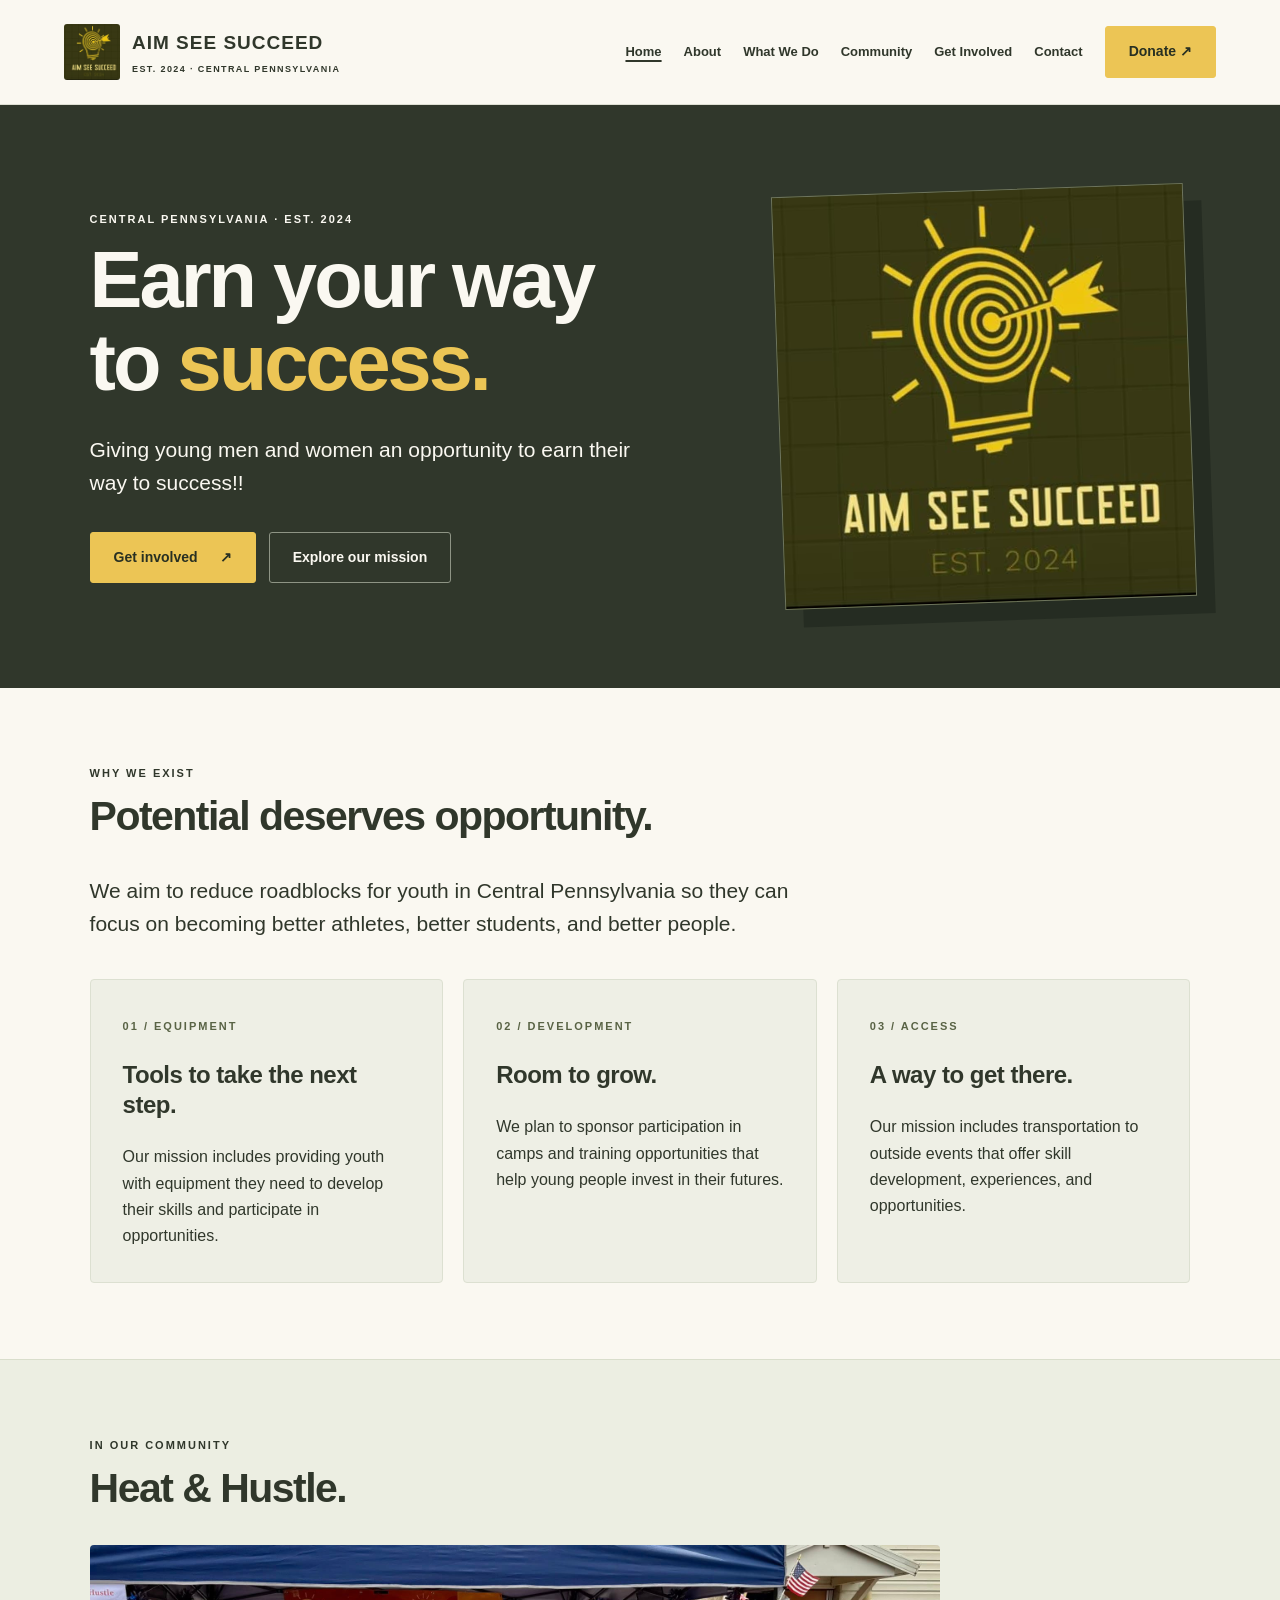
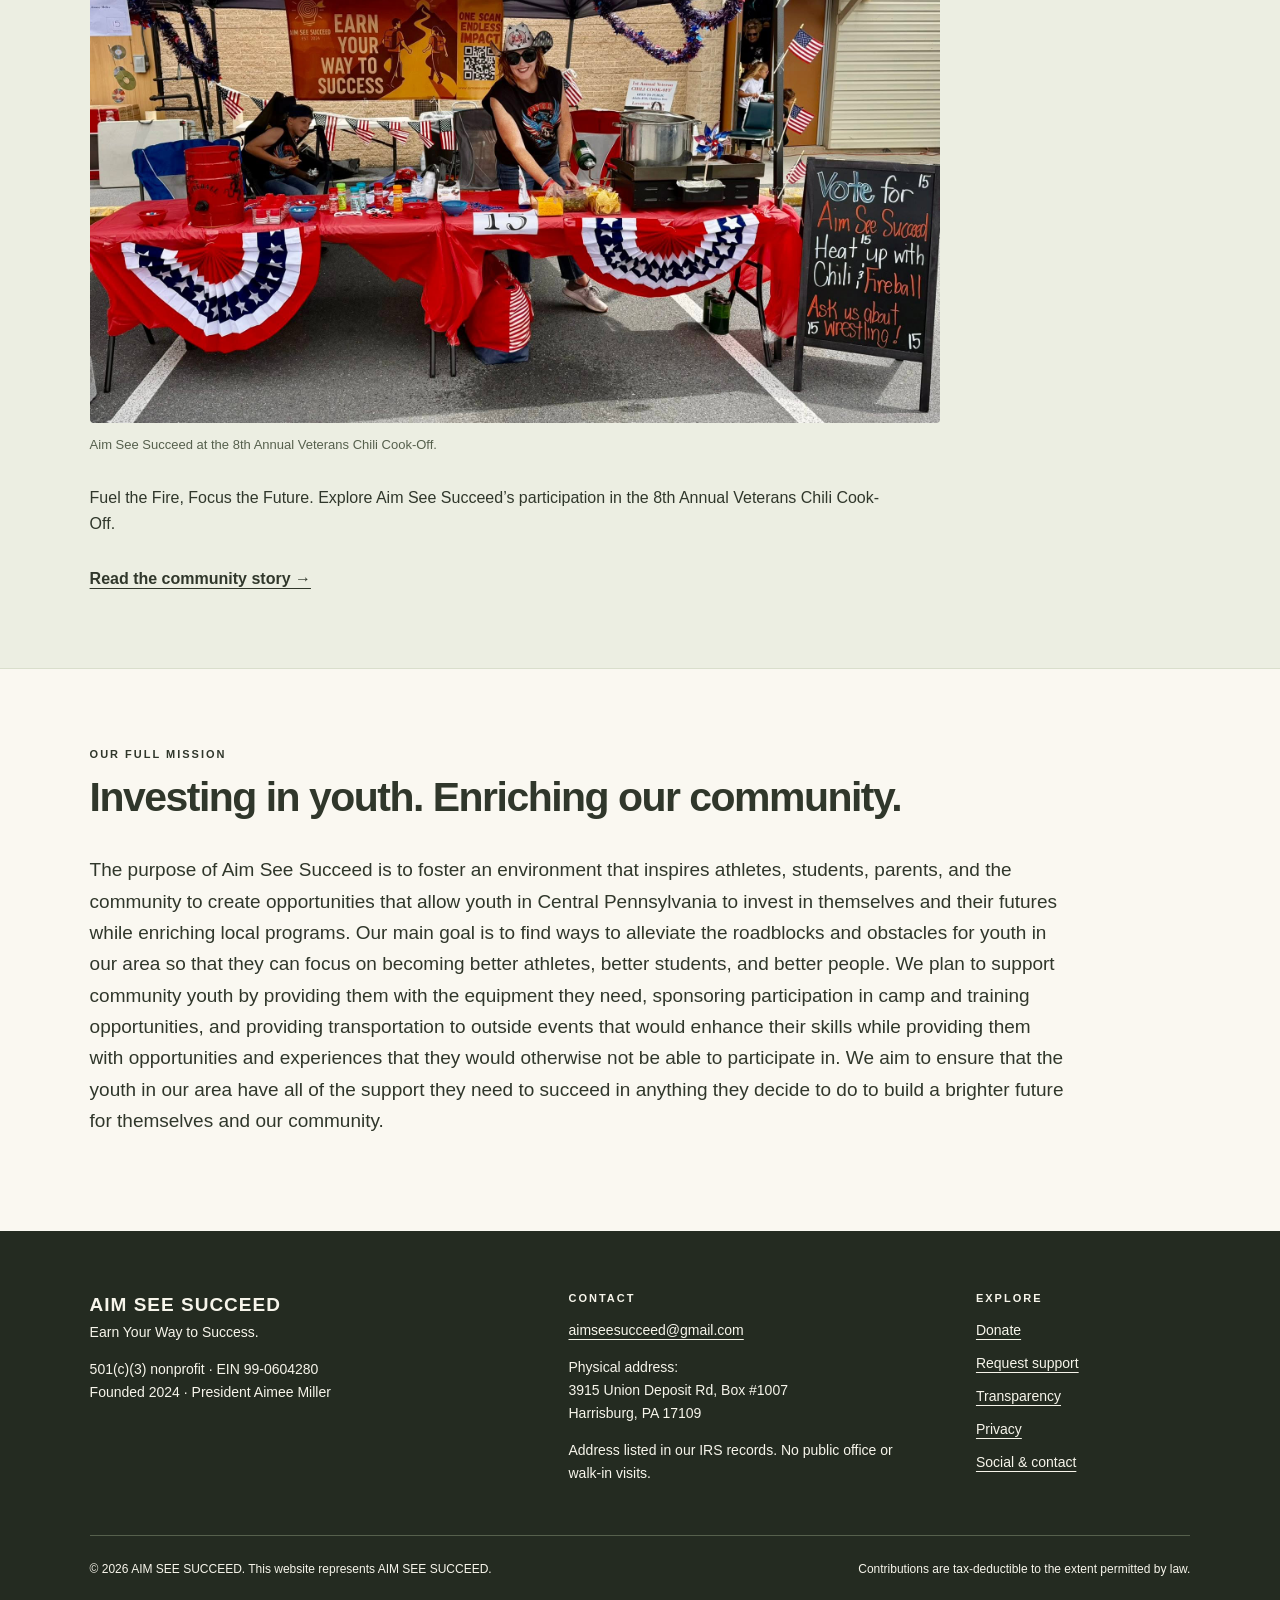
==== commit b7720329: "Label IRS-listed address as physical address across the website" ====
--- a/index.html
+++ b/index.html
@@ -1 +1 @@
-<!doctype html><html lang="en"><head><meta charset="utf-8"><meta name="viewport" content="width=device-width,initial-scale=1"><title>Home | AIM SEE SUCCEED</title><meta name="description" content="Opportunity begins with a clear aim. AIM SEE SUCCEED is a 501(c)(3) nonprofit supporting youth opportunity in Central Pennsylvania."><meta name="theme-color" content="#30372b"><link rel="icon" href="logo.png" type="image/png"><link rel="stylesheet" href="styles.css"><script src="script.js" defer></script></head><body><a class="skip" href="#main">Skip to content</a><header><div class="header-inner"><a class="wordmark" href="index.html" aria-label="Aim See Succeed home"><img class="header-logo" src="logo.png" width="479" height="479" alt=""><span>AIM SEE SUCCEED<small>EST. 2024 · CENTRAL PENNSYLVANIA</small></span></a><button class="menu-toggle" aria-expanded="false" aria-controls="navigation">Menu</button><nav id="navigation" aria-label="Main navigation"><a href="index.html" aria-current="page">Home</a><a href="about.html">About</a><a href="programs.html">What We Do</a><a href="community.html">Community</a><a href="get-involved.html">Get Involved</a><a href="contact.html">Contact</a><a class="button" href="donate.html">Donate ↗</a></nav></div></header><main id="main"><section class="hero"><div><p class="eyebrow">CENTRAL PENNSYLVANIA · EST. 2024</p><h1>Earn your way<br>to <em>success.</em></h1><p class="lead">Giving young men and women an opportunity to earn their way to success!!</p><div class="actions"><a class="button" href="get-involved.html">Get involved <span aria-hidden="true">↗</span></a><a class="button secondary" href="programs.html">Explore our mission</a></div></div><aside class="brand-panel logo-panel"><img src="logo.png" width="479" height="479" alt="Aim See Succeed: gold target and arrow inside a lightbulb, established 2024"></aside></section><section><p class="eyebrow">WHY WE EXIST</p><h2>Potential deserves opportunity.</h2><p class="lead">We aim to reduce roadblocks for youth in Central Pennsylvania so they can focus on becoming better athletes, better students, and better people.</p><div class="grid"><article class="card"><span class="number">01 / EQUIPMENT</span><h3>Tools to take the next step.</h3><p>Our mission includes providing youth with equipment they need to develop their skills and participate in opportunities.</p></article><article class="card"><span class="number">02 / DEVELOPMENT</span><h3>Room to grow.</h3><p>We plan to sponsor participation in camps and training opportunities that help young people invest in their futures.</p></article><article class="card"><span class="number">03 / ACCESS</span><h3>A way to get there.</h3><p>Our mission includes transportation to outside events that offer skill development, experiences, and opportunities.</p></article></div></section><section class="band"><p class="eyebrow">IN OUR COMMUNITY</p><h2>Heat &amp; Hustle.</h2><figure class="feature-photo"><img src="cookoff-booth.jpg" width="2048" height="1152" loading="lazy" alt="Aim See Succeed’s decorated Chili Cook-Off booth with the Earn Your Way to Success banner"><figcaption>Aim See Succeed at the 8th Annual Veterans Chili Cook-Off.</figcaption></figure><p>Fuel the Fire, Focus the Future. Explore Aim See Succeed’s participation in the 8th Annual Veterans Chili Cook-Off.</p><a class="text-link" href="community.html">Read the community story →</a></section><section><p class="eyebrow">OUR FULL MISSION</p><h2>Investing in youth. Enriching our community.</h2><p class="mission">The purpose of Aim See Succeed is to foster an environment that inspires athletes, students, parents, and the community to create opportunities that allow youth in Central Pennsylvania to invest in themselves and their futures while enriching local programs. Our main goal is to find ways to alleviate the roadblocks and obstacles for youth in our area so that they can focus on becoming better athletes, better students, and better people. We plan to support community youth by providing them with the equipment they need, sponsoring participation in camp and training opportunities, and providing transportation to outside events that would enhance their skills while providing them with opportunities and experiences that they would otherwise not be able to participate in. We aim to ensure that the youth in our area have all of the support they need to succeed in anything they decide to do to build a brighter future for themselves and our community.</p></section></main><footer><div class="footer-grid"><div><a class="wordmark" href="index.html">AIM SEE SUCCEED</a><p>Earn Your Way to Success.</p><p>501(c)(3) nonprofit · EIN 99-0604280<br>Founded 2024 · President Aimee Miller</p></div><div><p class="eyebrow">CONTACT</p><p><a href="mailto:aimseesucceed@gmail.com">aimseesucceed@gmail.com</a></p><p>Mailing address only:<br>3915 Union Deposit Rd, Box #1007<br>Harrisburg, PA 17109</p><p>No physical office.</p></div><div><p class="eyebrow">EXPLORE</p><a href="donate.html">Donate</a><a href="get-involved.html">Request support</a><a href="transparency.html">Transparency</a><a href="privacy.html">Privacy</a><a href="contact.html">Social & contact</a></div></div><div class="footer-bottom"><p>© 2026 AIM SEE SUCCEED. This website represents AIM SEE SUCCEED.</p><p>Contributions are tax-deductible to the extent permitted by law.</p></div></footer></body></html>+<!doctype html><html lang="en"><head><meta charset="utf-8"><meta name="viewport" content="width=device-width,initial-scale=1"><title>Home | AIM SEE SUCCEED</title><meta name="description" content="Opportunity begins with a clear aim. AIM SEE SUCCEED is a 501(c)(3) nonprofit supporting youth opportunity in Central Pennsylvania."><meta name="theme-color" content="#30372b"><link rel="icon" href="logo.png" type="image/png"><link rel="stylesheet" href="styles.css?v=20260930-images"><script src="script.js" defer></script></head><body><a class="skip" href="#main">Skip to content</a><header><div class="header-inner"><a class="wordmark" href="index.html" aria-label="Aim See Succeed home"><img class="header-logo" src="logo.png" width="479" height="479" alt=""><span>AIM SEE SUCCEED<small>EST. 2024 · CENTRAL PENNSYLVANIA</small></span></a><button class="menu-toggle" aria-expanded="false" aria-controls="navigation">Menu</button><nav id="navigation" aria-label="Main navigation"><a href="index.html" aria-current="page">Home</a><a href="about.html">About</a><a href="programs.html">What We Do</a><a href="community.html">Community</a><a href="get-involved.html">Get Involved</a><a href="contact.html">Contact</a><a class="button" href="donate.html">Donate ↗</a></nav></div></header><main id="main"><section class="hero"><div><p class="eyebrow">CENTRAL PENNSYLVANIA · EST. 2024</p><h1>Earn your way<br>to <em>success.</em></h1><p class="lead">Giving young men and women an opportunity to earn their way to success!!</p><div class="actions"><a class="button" href="get-involved.html">Get involved <span aria-hidden="true">↗</span></a><a class="button secondary" href="programs.html">Explore our mission</a></div></div><aside class="brand-panel logo-panel"><img src="logo.png" width="479" height="479" alt="Aim See Succeed: gold target and arrow inside a lightbulb, established 2024"></aside></section><section><p class="eyebrow">WHY WE EXIST</p><h2>Potential deserves opportunity.</h2><p class="lead">We aim to reduce roadblocks for youth in Central Pennsylvania so they can focus on becoming better athletes, better students, and better people.</p><div class="grid"><article class="card"><span class="number">01 / EQUIPMENT</span><h3>Tools to take the next step.</h3><p>Our mission includes providing youth with equipment they need to develop their skills and participate in opportunities.</p></article><article class="card"><span class="number">02 / DEVELOPMENT</span><h3>Room to grow.</h3><p>We plan to sponsor participation in camps and training opportunities that help young people invest in their futures.</p></article><article class="card"><span class="number">03 / ACCESS</span><h3>A way to get there.</h3><p>Our mission includes transportation to outside events that offer skill development, experiences, and opportunities.</p></article></div></section><section class="band"><p class="eyebrow">IN OUR COMMUNITY</p><h2>Heat &amp; Hustle.</h2><figure class="feature-photo"><img src="cookoff-booth.jpg" width="2048" height="1152" loading="lazy" alt="Aim See Succeed’s decorated Chili Cook-Off booth with the Earn Your Way to Success banner"><figcaption>Aim See Succeed at the 8th Annual Veterans Chili Cook-Off.</figcaption></figure><p>Fuel the Fire, Focus the Future. Explore Aim See Succeed’s participation in the 8th Annual Veterans Chili Cook-Off.</p><a class="text-link" href="community.html">Read the community story →</a></section><section><p class="eyebrow">OUR FULL MISSION</p><h2>Investing in youth. Enriching our community.</h2><p class="mission">The purpose of Aim See Succeed is to foster an environment that inspires athletes, students, parents, and the community to create opportunities that allow youth in Central Pennsylvania to invest in themselves and their futures while enriching local programs. Our main goal is to find ways to alleviate the roadblocks and obstacles for youth in our area so that they can focus on becoming better athletes, better students, and better people. We plan to support community youth by providing them with the equipment they need, sponsoring participation in camp and training opportunities, and providing transportation to outside events that would enhance their skills while providing them with opportunities and experiences that they would otherwise not be able to participate in. We aim to ensure that the youth in our area have all of the support they need to succeed in anything they decide to do to build a brighter future for themselves and our community.</p></section></main><footer><div class="footer-grid"><div><a class="wordmark" href="index.html">AIM SEE SUCCEED</a><p>Earn Your Way to Success.</p><p>501(c)(3) nonprofit · EIN 99-0604280<br>Founded 2024 · President Aimee Miller</p></div><div><p class="eyebrow">CONTACT</p><p><a href="mailto:aimseesucceed@gmail.com">aimseesucceed@gmail.com</a></p><p>Physical address:<br>3915 Union Deposit Rd, Box #1007<br>Harrisburg, PA 17109</p><p>Address listed in our IRS records. No public office or walk-in visits.</p></div><div><p class="eyebrow">EXPLORE</p><a href="donate.html">Donate</a><a href="get-involved.html">Request support</a><a href="transparency.html">Transparency</a><a href="privacy.html">Privacy</a><a href="contact.html">Social & contact</a></div></div><div class="footer-bottom"><p>© 2026 AIM SEE SUCCEED. This website represents AIM SEE SUCCEED.</p><p>Contributions are tax-deductible to the extent permitted by law.</p></div></footer></body></html>
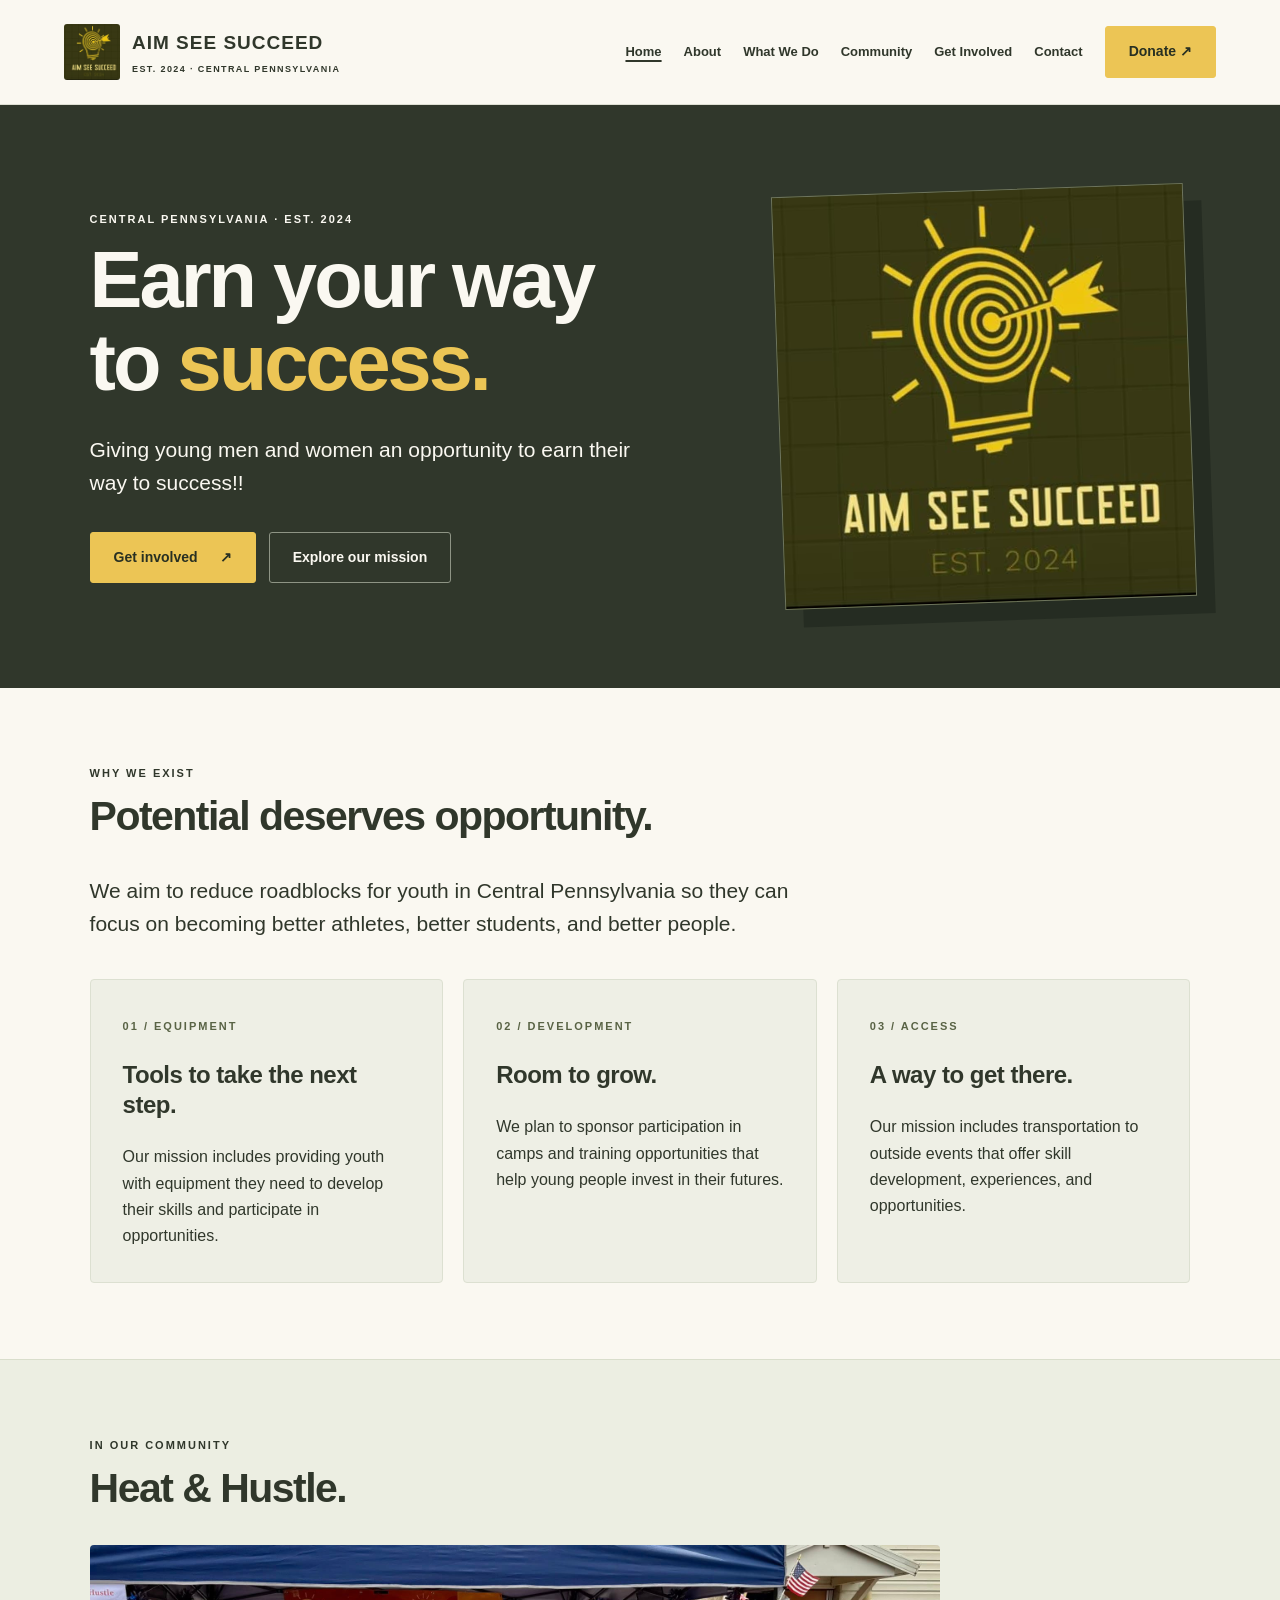
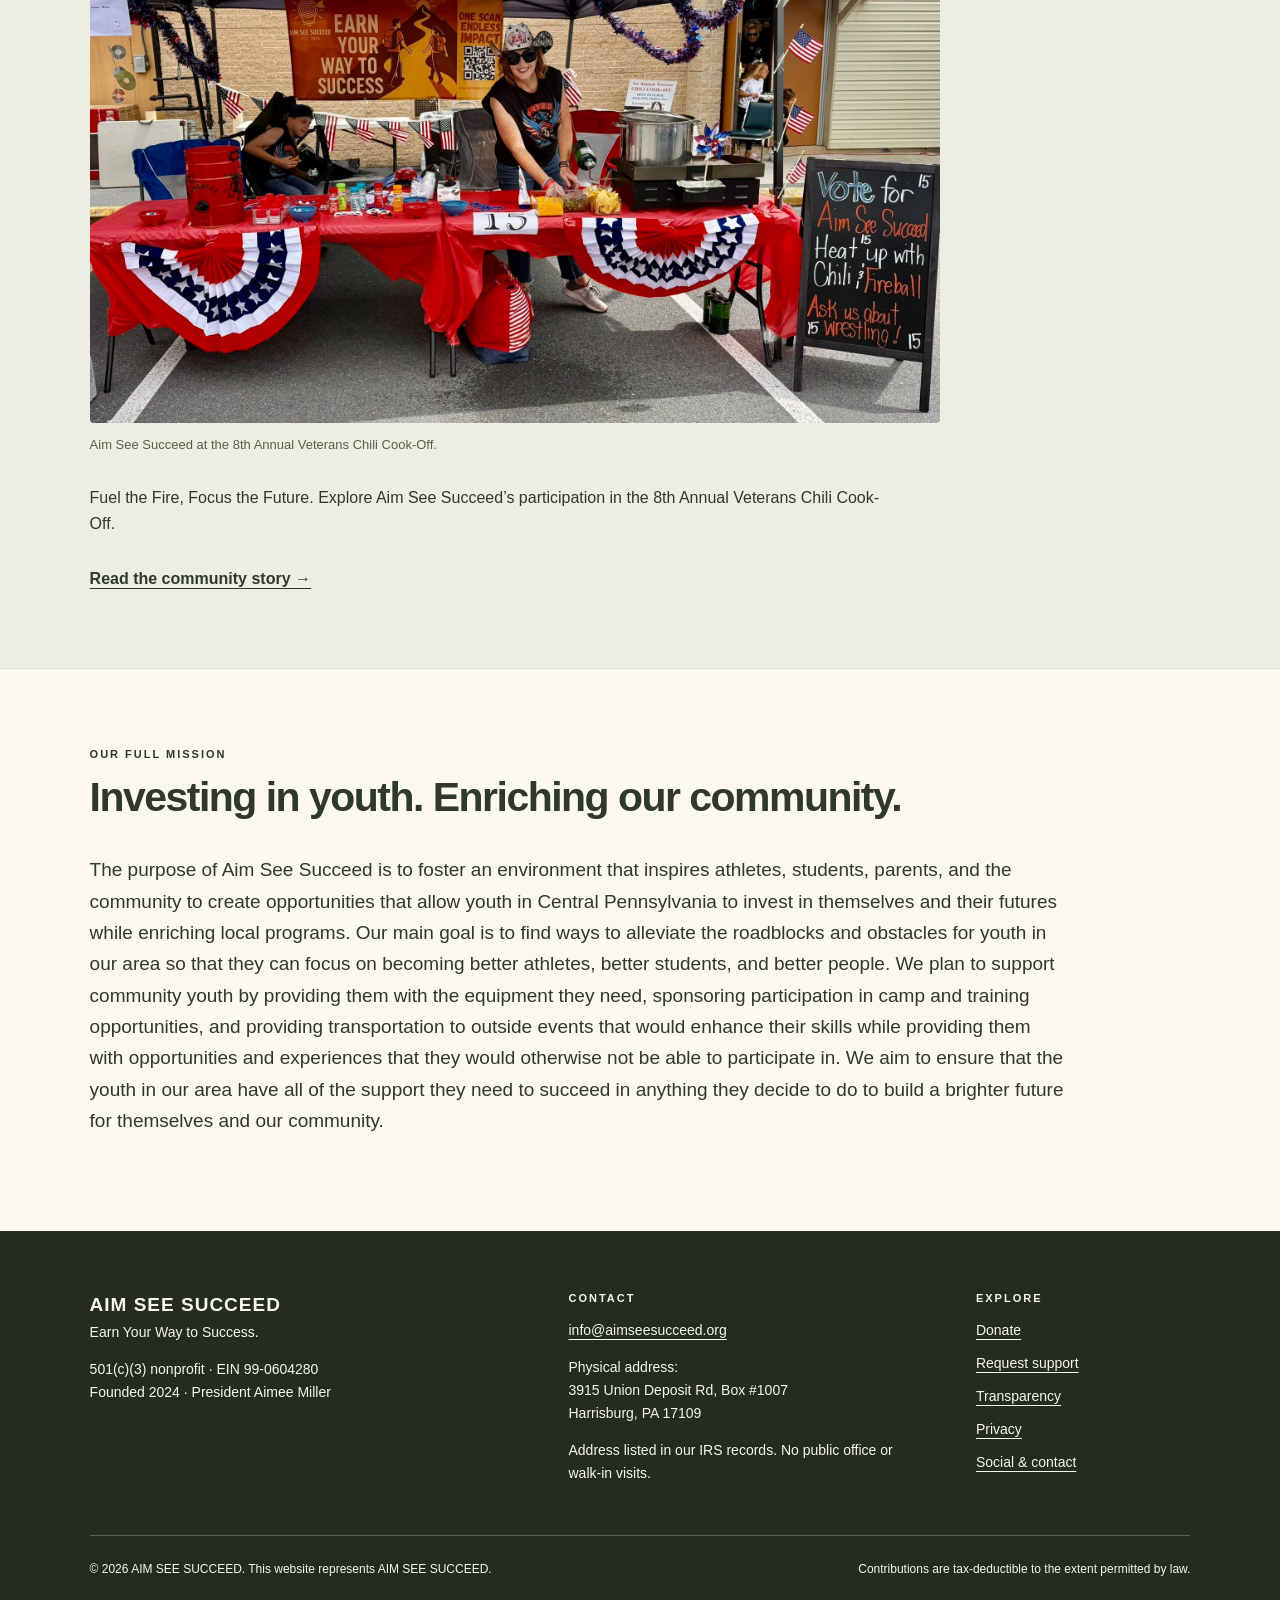
==== commit 8413e480: "Use Workspace info address across nonprofit website" ====
--- a/index.html
+++ b/index.html
@@ -1 +1 @@
-<!doctype html><html lang="en"><head><meta charset="utf-8"><meta name="viewport" content="width=device-width,initial-scale=1"><title>Home | AIM SEE SUCCEED</title><meta name="description" content="Opportunity begins with a clear aim. AIM SEE SUCCEED is a 501(c)(3) nonprofit supporting youth opportunity in Central Pennsylvania."><meta name="theme-color" content="#30372b"><link rel="icon" href="logo.png" type="image/png"><link rel="stylesheet" href="styles.css?v=20260930-images"><script src="script.js" defer></script></head><body><a class="skip" href="#main">Skip to content</a><header><div class="header-inner"><a class="wordmark" href="index.html" aria-label="Aim See Succeed home"><img class="header-logo" src="logo.png" width="479" height="479" alt=""><span>AIM SEE SUCCEED<small>EST. 2024 · CENTRAL PENNSYLVANIA</small></span></a><button class="menu-toggle" aria-expanded="false" aria-controls="navigation">Menu</button><nav id="navigation" aria-label="Main navigation"><a href="index.html" aria-current="page">Home</a><a href="about.html">About</a><a href="programs.html">What We Do</a><a href="community.html">Community</a><a href="get-involved.html">Get Involved</a><a href="contact.html">Contact</a><a class="button" href="donate.html">Donate ↗</a></nav></div></header><main id="main"><section class="hero"><div><p class="eyebrow">CENTRAL PENNSYLVANIA · EST. 2024</p><h1>Earn your way<br>to <em>success.</em></h1><p class="lead">Giving young men and women an opportunity to earn their way to success!!</p><div class="actions"><a class="button" href="get-involved.html">Get involved <span aria-hidden="true">↗</span></a><a class="button secondary" href="programs.html">Explore our mission</a></div></div><aside class="brand-panel logo-panel"><img src="logo.png" width="479" height="479" alt="Aim See Succeed: gold target and arrow inside a lightbulb, established 2024"></aside></section><section><p class="eyebrow">WHY WE EXIST</p><h2>Potential deserves opportunity.</h2><p class="lead">We aim to reduce roadblocks for youth in Central Pennsylvania so they can focus on becoming better athletes, better students, and better people.</p><div class="grid"><article class="card"><span class="number">01 / EQUIPMENT</span><h3>Tools to take the next step.</h3><p>Our mission includes providing youth with equipment they need to develop their skills and participate in opportunities.</p></article><article class="card"><span class="number">02 / DEVELOPMENT</span><h3>Room to grow.</h3><p>We plan to sponsor participation in camps and training opportunities that help young people invest in their futures.</p></article><article class="card"><span class="number">03 / ACCESS</span><h3>A way to get there.</h3><p>Our mission includes transportation to outside events that offer skill development, experiences, and opportunities.</p></article></div></section><section class="band"><p class="eyebrow">IN OUR COMMUNITY</p><h2>Heat &amp; Hustle.</h2><figure class="feature-photo"><img src="cookoff-booth.jpg" width="2048" height="1152" loading="lazy" alt="Aim See Succeed’s decorated Chili Cook-Off booth with the Earn Your Way to Success banner"><figcaption>Aim See Succeed at the 8th Annual Veterans Chili Cook-Off.</figcaption></figure><p>Fuel the Fire, Focus the Future. Explore Aim See Succeed’s participation in the 8th Annual Veterans Chili Cook-Off.</p><a class="text-link" href="community.html">Read the community story →</a></section><section><p class="eyebrow">OUR FULL MISSION</p><h2>Investing in youth. Enriching our community.</h2><p class="mission">The purpose of Aim See Succeed is to foster an environment that inspires athletes, students, parents, and the community to create opportunities that allow youth in Central Pennsylvania to invest in themselves and their futures while enriching local programs. Our main goal is to find ways to alleviate the roadblocks and obstacles for youth in our area so that they can focus on becoming better athletes, better students, and better people. We plan to support community youth by providing them with the equipment they need, sponsoring participation in camp and training opportunities, and providing transportation to outside events that would enhance their skills while providing them with opportunities and experiences that they would otherwise not be able to participate in. We aim to ensure that the youth in our area have all of the support they need to succeed in anything they decide to do to build a brighter future for themselves and our community.</p></section></main><footer><div class="footer-grid"><div><a class="wordmark" href="index.html">AIM SEE SUCCEED</a><p>Earn Your Way to Success.</p><p>501(c)(3) nonprofit · EIN 99-0604280<br>Founded 2024 · President Aimee Miller</p></div><div><p class="eyebrow">CONTACT</p><p><a href="mailto:aimseesucceed@gmail.com">aimseesucceed@gmail.com</a></p><p>Physical address:<br>3915 Union Deposit Rd, Box #1007<br>Harrisburg, PA 17109</p><p>Address listed in our IRS records. No public office or walk-in visits.</p></div><div><p class="eyebrow">EXPLORE</p><a href="donate.html">Donate</a><a href="get-involved.html">Request support</a><a href="transparency.html">Transparency</a><a href="privacy.html">Privacy</a><a href="contact.html">Social & contact</a></div></div><div class="footer-bottom"><p>© 2026 AIM SEE SUCCEED. This website represents AIM SEE SUCCEED.</p><p>Contributions are tax-deductible to the extent permitted by law.</p></div></footer></body></html>+<!doctype html><html lang="en"><head><meta charset="utf-8"><meta name="viewport" content="width=device-width,initial-scale=1"><title>Home | AIM SEE SUCCEED</title><meta name="description" content="Opportunity begins with a clear aim. AIM SEE SUCCEED is a 501(c)(3) nonprofit supporting youth opportunity in Central Pennsylvania."><meta name="theme-color" content="#30372b"><link rel="icon" href="logo.png" type="image/png"><link rel="stylesheet" href="styles.css?v=20260930-images"><script src="script.js" defer></script></head><body><a class="skip" href="#main">Skip to content</a><header><div class="header-inner"><a class="wordmark" href="index.html" aria-label="Aim See Succeed home"><img class="header-logo" src="logo.png" width="479" height="479" alt=""><span>AIM SEE SUCCEED<small>EST. 2024 · CENTRAL PENNSYLVANIA</small></span></a><button class="menu-toggle" aria-expanded="false" aria-controls="navigation">Menu</button><nav id="navigation" aria-label="Main navigation"><a href="index.html" aria-current="page">Home</a><a href="about.html">About</a><a href="programs.html">What We Do</a><a href="community.html">Community</a><a href="get-involved.html">Get Involved</a><a href="contact.html">Contact</a><a class="button" href="donate.html">Donate ↗</a></nav></div></header><main id="main"><section class="hero"><div><p class="eyebrow">CENTRAL PENNSYLVANIA · EST. 2024</p><h1>Earn your way<br>to <em>success.</em></h1><p class="lead">Giving young men and women an opportunity to earn their way to success!!</p><div class="actions"><a class="button" href="get-involved.html">Get involved <span aria-hidden="true">↗</span></a><a class="button secondary" href="programs.html">Explore our mission</a></div></div><aside class="brand-panel logo-panel"><img src="logo.png" width="479" height="479" alt="Aim See Succeed: gold target and arrow inside a lightbulb, established 2024"></aside></section><section><p class="eyebrow">WHY WE EXIST</p><h2>Potential deserves opportunity.</h2><p class="lead">We aim to reduce roadblocks for youth in Central Pennsylvania so they can focus on becoming better athletes, better students, and better people.</p><div class="grid"><article class="card"><span class="number">01 / EQUIPMENT</span><h3>Tools to take the next step.</h3><p>Our mission includes providing youth with equipment they need to develop their skills and participate in opportunities.</p></article><article class="card"><span class="number">02 / DEVELOPMENT</span><h3>Room to grow.</h3><p>We plan to sponsor participation in camps and training opportunities that help young people invest in their futures.</p></article><article class="card"><span class="number">03 / ACCESS</span><h3>A way to get there.</h3><p>Our mission includes transportation to outside events that offer skill development, experiences, and opportunities.</p></article></div></section><section class="band"><p class="eyebrow">IN OUR COMMUNITY</p><h2>Heat &amp; Hustle.</h2><figure class="feature-photo"><img src="cookoff-booth.jpg" width="2048" height="1152" loading="lazy" alt="Aim See Succeed’s decorated Chili Cook-Off booth with the Earn Your Way to Success banner"><figcaption>Aim See Succeed at the 8th Annual Veterans Chili Cook-Off.</figcaption></figure><p>Fuel the Fire, Focus the Future. Explore Aim See Succeed’s participation in the 8th Annual Veterans Chili Cook-Off.</p><a class="text-link" href="community.html">Read the community story →</a></section><section><p class="eyebrow">OUR FULL MISSION</p><h2>Investing in youth. Enriching our community.</h2><p class="mission">The purpose of Aim See Succeed is to foster an environment that inspires athletes, students, parents, and the community to create opportunities that allow youth in Central Pennsylvania to invest in themselves and their futures while enriching local programs. Our main goal is to find ways to alleviate the roadblocks and obstacles for youth in our area so that they can focus on becoming better athletes, better students, and better people. We plan to support community youth by providing them with the equipment they need, sponsoring participation in camp and training opportunities, and providing transportation to outside events that would enhance their skills while providing them with opportunities and experiences that they would otherwise not be able to participate in. We aim to ensure that the youth in our area have all of the support they need to succeed in anything they decide to do to build a brighter future for themselves and our community.</p></section></main><footer><div class="footer-grid"><div><a class="wordmark" href="index.html">AIM SEE SUCCEED</a><p>Earn Your Way to Success.</p><p>501(c)(3) nonprofit · EIN 99-0604280<br>Founded 2024 · President Aimee Miller</p></div><div><p class="eyebrow">CONTACT</p><p><a href="mailto:info@aimseesucceed.org">info@aimseesucceed.org</a></p><p>Physical address:<br>3915 Union Deposit Rd, Box #1007<br>Harrisburg, PA 17109</p><p>Address listed in our IRS records. No public office or walk-in visits.</p></div><div><p class="eyebrow">EXPLORE</p><a href="donate.html">Donate</a><a href="get-involved.html">Request support</a><a href="transparency.html">Transparency</a><a href="privacy.html">Privacy</a><a href="contact.html">Social & contact</a></div></div><div class="footer-bottom"><p>© 2026 AIM SEE SUCCEED. This website represents AIM SEE SUCCEED.</p><p>Contributions are tax-deductible to the extent permitted by law.</p></div></footer></body></html>
